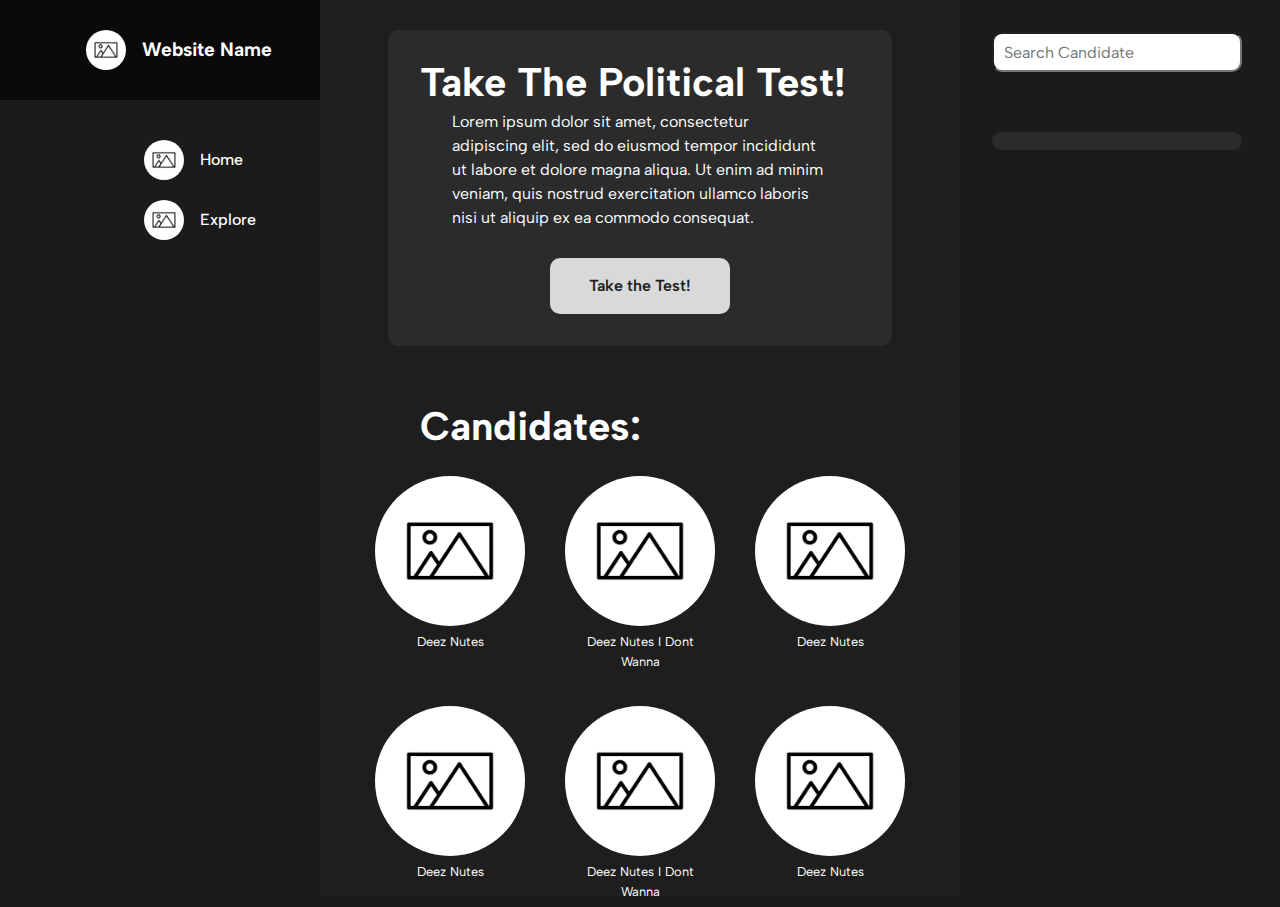
==== index.html @ 10d593b1 "Reset Git" ====
<!DOCTYPE html>
<html lang="en">
<head>
    <meta charset="UTF-8">
    <meta name="viewport" content="width=device-width, initial-scale=1.0">
    <link rel="stylesheet" href="social-media-basic-home-page-stylesheet.css">
    <title>Home Page</title>
</head>

<body>
    <aside id="main-navigation-section">
        <figure id="logo">
            <img src="images/placeholder-image.jpg">
            <h5>Website Name</h5> 
        </figure>
        <nav id="services">
            <a href="social-media-basic-home-page.html"><img src="images/placeholder-image.jpg">Home</a>
            <a href="social-media-basic-explore-page.html"><img src="images/placeholder-image.jpg">Explore</a>
        </nav>    
    </aside>
    <aside id="other-content-section">
        <form>
            <input id="search-bar" type="input" placeholder="Search Candidate">
            <ul id="results"></ul>
        </form>
    </aside>
    <section id="main-content-section">
        <section id="take-quiz" class="content content-background">
            <h2>Take The Political Test!</h2>
            <p>Lorem ipsum dolor sit amet, consectetur adipiscing elit, sed do eiusmod tempor incididunt ut labore et dolore magna aliqua. Ut enim ad minim veniam, quis nostrud exercitation ullamco laboris nisi ut aliquip ex ea commodo consequat. </p>
            <a href="voting-test.html" class="light-button button">Take the Test!</a>
        </section>
        <section id="candidates" class="content">
            <h2>Candidates:</h2>
            <section id="candidate-gallery">  
                <figure>
                    <a href="social-media-basic-candidate-page.html">
                        <img src="images/placeholder-image.jpg">
                    </a>
                    <figcaption>Deez Nutes</figcaption>
                </figure>
                <figure>
                    <a href="social-media-basic-candidate-page.html">
                        <img src="images/placeholder-image.jpg">
                    </a>
                    <figcaption>Deez Nutes I Dont Wanna</figcaption>
                </figure>
                <figure>
                    <a href="social-media-basic-candidate-page.html">
                        <img src="images/placeholder-image.jpg">
                    </a>
                    <figcaption>Deez Nutes</figcaption>
                </figure>
                <figure>
                    <a href="social-media-basic-candidate-page.html">
                        <img src="images/placeholder-image.jpg">
                    </a>
                    <figcaption>Deez Nutes</figcaption>
                </figure>
                <figure>
                    <a href="social-media-basic-candidate-page.html">
                        <img src="images/placeholder-image.jpg">
                    </a>
                    <figcaption>Deez Nutes I Dont Wanna</figcaption>
                </figure>
                <figure>
                    <a href="social-media-basic-candidate-page.html">
                        <img src="images/placeholder-image.jpg">
                    </a>
                    <figcaption>Deez Nutes</figcaption>
                </figure>
            </section>
        </section>
    </section>
</body>
<script src="account-parts//login-scripts.js"></script>
</html>
---- social-media-basic-home-page-stylesheet.css ----
@import url("https://fonts.googleapis.com/css2?family=Albert+Sans:ital,wght@0,100..900;1,100..900&display=swap");

/*
 * CSS Resets
 * This is just to remove default styles of html tags.
 */
 
  /* 1. Use a more-intuitive box-sizing model */
*, *::before, *::after {
    box-sizing: border-box;
  }
  /* 2. Remove default margin */
  * {
    margin: 0;
  }
  body {
    /* 3. Add accessible line-height */
    line-height: 1.5;
    /* 4. Improve text rendering */
    -webkit-font-smoothing: antialiased;
  }
  /* 5. Improve media defaults */
  img, picture, video, canvas, svg{
    display: block;
    max-width: 100%;
  }
  /* 6. Inherit fonts for form controls */
  input, button, textarea, select {
    font: inherit;
  }
  /* 7. Avoid text overflows */
  p, h1, h2, h3, h4, h5, h6 {
    overflow-wrap: break-word;
  }
  /* 8. Improve line wrapping */
  p {
    text-wrap: pretty;
  }
  h1, h2, h3, h4, h5, h6 {
    text-wrap: balance;
  }

  ul{
    margin-top: 60px;
    border-radius: 10px;
    background-color: #2B2B2B;
    padding-top: 9px;
    padding-bottom: 9px;
    width: 250px;
  }
  
  li{
    list-style-type: none;
    font-weight: 600;
    line-height: 3em;
  }

/*
 * General Webpage Styles
 * These are styles that will be used by multiple webpages
 */
:root {
  --primary: #1B1B1B;
  --secondary: #D9D9D9; 
  --accent-1: #1E1E1E;
  --accent-2: #2B2B2B;
  --default-light: #FFFFFF;
  --default-dark: #0A0A0A;

  --semi-bold: 500;
  --bold: 600;
  --extra-bold: 700z;
}
body {
  font-family: "Albert Sans", serif;
  background-color: var(--primary);
  color: var(--default-light);
}
img {
  width: 150px;
  height: 150px;
}
a {
  text-decoration: none;
  color: inherit;
}
h2 {
  font-size: 2.5rem;
  line-height: 2.5rem;
}
h3 {
  font-size: 2rem;
}
h4 {
  font-size: 1.5rem;
}
h5 {
  font-size: 1.2rem;
}

.light-button {
  padding: 1em 2em;
  border: none;
  border-radius: 10px;
  background-color: var(--secondary);
  color: var(--accent-1);
  font-weight: var(--bold);
}

/* Start of Content Styling*/
#main-navigation-section {
  position: fixed;
  display: flex;
  flex-direction: column;
  align-items: end;
  z-index: 1;
  width: 25%;
  height: 100vh;
  background-color: var(--primary);

  img {
    width: 40px;
    height: 40px;
    border-radius: 50%;
    margin-right: 1em;
  }  
  
  #logo {
    display: flex;
    justify-content: right;
    align-items: center;
    width: 100%;
    height: 100px;
    padding-right: 3em;
    background-color: var(--default-dark);
  }
  
  #services{
    display: flex;
    flex-direction: column;
    justify-content: start;
    margin-top: 30px;
    
    #user-profile {
      display: flex;
      justify-content: right;
      align-items: center;
      width: 100%;
      padding-right: 4em;
      margin: 10px 0px;

      font-weight: var(--bold);
      * {
        display: flex;
        align-items: center;
      }
    }
    a {
      display: flex;
      align-items: center;
      font-weight: var(--semi-bold);
      padding-right: 4em;
      margin: 10px 0px;

    }

    img {
      width: 40px;
      height: 40px;
    }
  }
}

#main-content-section {
  display: flex;
  flex-direction: column;
  width: 100%;
  padding: 0% 25%;
  background-color: var(--accent-1);
  
  .content {
    margin: 30px 100px;
    p, figcaption{
      padding: 0.5em 2em;
    }
    .button {
      display: block;
      text-align: center;
      margin: 20px auto 0px;
      width: 180px;
    }
  } 
  .content-background {
    margin: 30px calc(100px - 2em) ;
    padding: 2em;
    border-radius: 10px;
    background-color: var(--accent-2);
  }

  #candidate-gallery {
    display: grid; 
    grid-template-columns: 1fr 1fr 1fr;
    row-gap: 50px;
    column-gap: 30px;
    justify-content: center;
    margin-top: 10px;
  
    img {
      width: 150px;
      height: 150px;
      border-radius: 50%;
    }
  
    figure {
      display: flex;
      flex-direction: column;
      align-items: center;
      width: 160px;
      height: 160px;
      margin-top: 20px;
      text-align: center; 
      font-weight: var(--extra-bold);
    }
    
    figcaption {
      font-size: 0.8em;
    }
  }

  #candidate-header {
    display: flex;
    justify-content: left;
    padding: 2em 3em;
    border-radius: 20px;
    margin: 50px;
    background-color: #2B2B2B;
    img {
      width: 200px;
      height: 200px;
      margin-right: 50px;
      border-radius: 50%;
    }
    #candidate-header-information {
      div {
        display: grid;
        grid-template-columns: 3fr 1fr;
        align-items: center;
      }
      .light-button {
        display: flex;
        justify-content: center;
        align-items: center;
        width: 100px;
        height: 40px;
        margin-left: 20px;
      }
    }    
  }  
}        


#other-content-section {
  position: fixed;
  right: 0;
  top: 0;
  width: 25%;
  height: 100vh;
  padding: 2em;
  background-color: var(--primary);
  input {
    width: 250px;
    height: 40px;
    padding: 10px;
    border-radius: 10px;
  }
}


@media screen and (max-width: 1224px) {
  #main-navigation-section {
    position: static;
    flex-direction: row;
    justify-content: space-between;
    align-items: center;
    width: 100%;
    height: auto;
    padding: 0em 10em;
    background-color: var(--default-dark);

    #logo {
      justify-content: left;
    }

    #services {
      flex-direction: row;
      align-items: center;
      margin-top: 0;
      a {
        margin: 0px 5%;
      }
    }
  }

  #other-content-section {
    position: static;
    height: auto;
    width: auto;
    margin: auto;
    form {
      display: block;
      margin-left: 30%;
      input {
        width: clamp(300px, 60%, 50ch);
      }
      ul {
        margin-top: 30px;
        margin-left: 9.5%;
      }
    }
  }

  #main-content-section {
    width: 80%;
    min-height: 100vh;
    margin: auto;
    padding: 0% 10%;
  }
}

@media screen and (max-width: 764px) {
   #main-navigation-section {
    padding: 0em 2em;
    #logo {
      width: 200px;
    }
    #services {
      img {
        display: none;
      }
      a {
        justify-content: center;
        padding: 0px;
        margin: 0px 20px;
      }
    }
  }

  #main-content-section {
    width: 100%;
    text-align: center;
    .content {
      margin: 30px 0px;
      h2 {
        font-size: 1.8rem;
      }
    }
    #candidate-gallery {
      grid-template-columns: 1fr;
      row-gap: 50px;
      column-gap: 10px;
      justify-items: center;
      img {
        width: 200px;
        height: 200px;
        border-radius: 50%;
      }
      figure {
        width: 200px;
        height: 200px;
        margin-bottom: 30px;
      }
      figcaption {
        font-size: 1.1rem;
      }
    }
  }
}
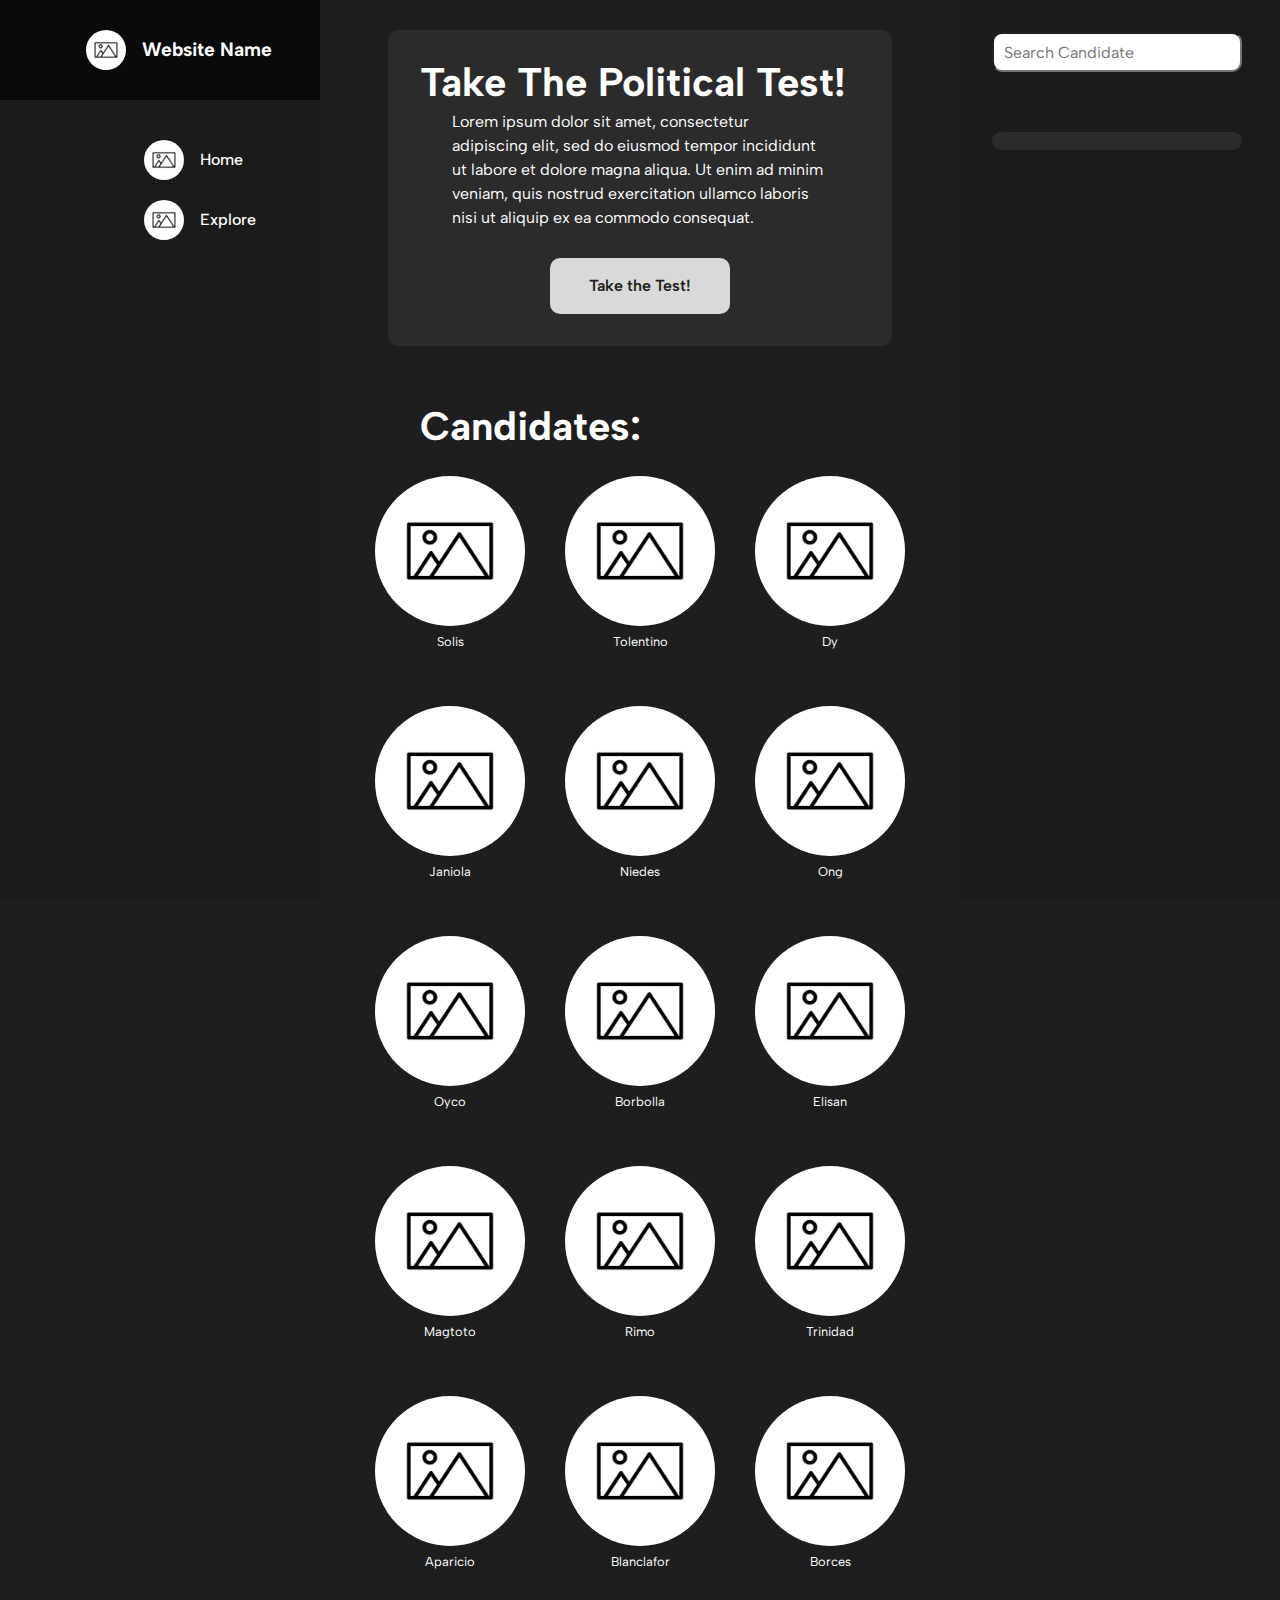
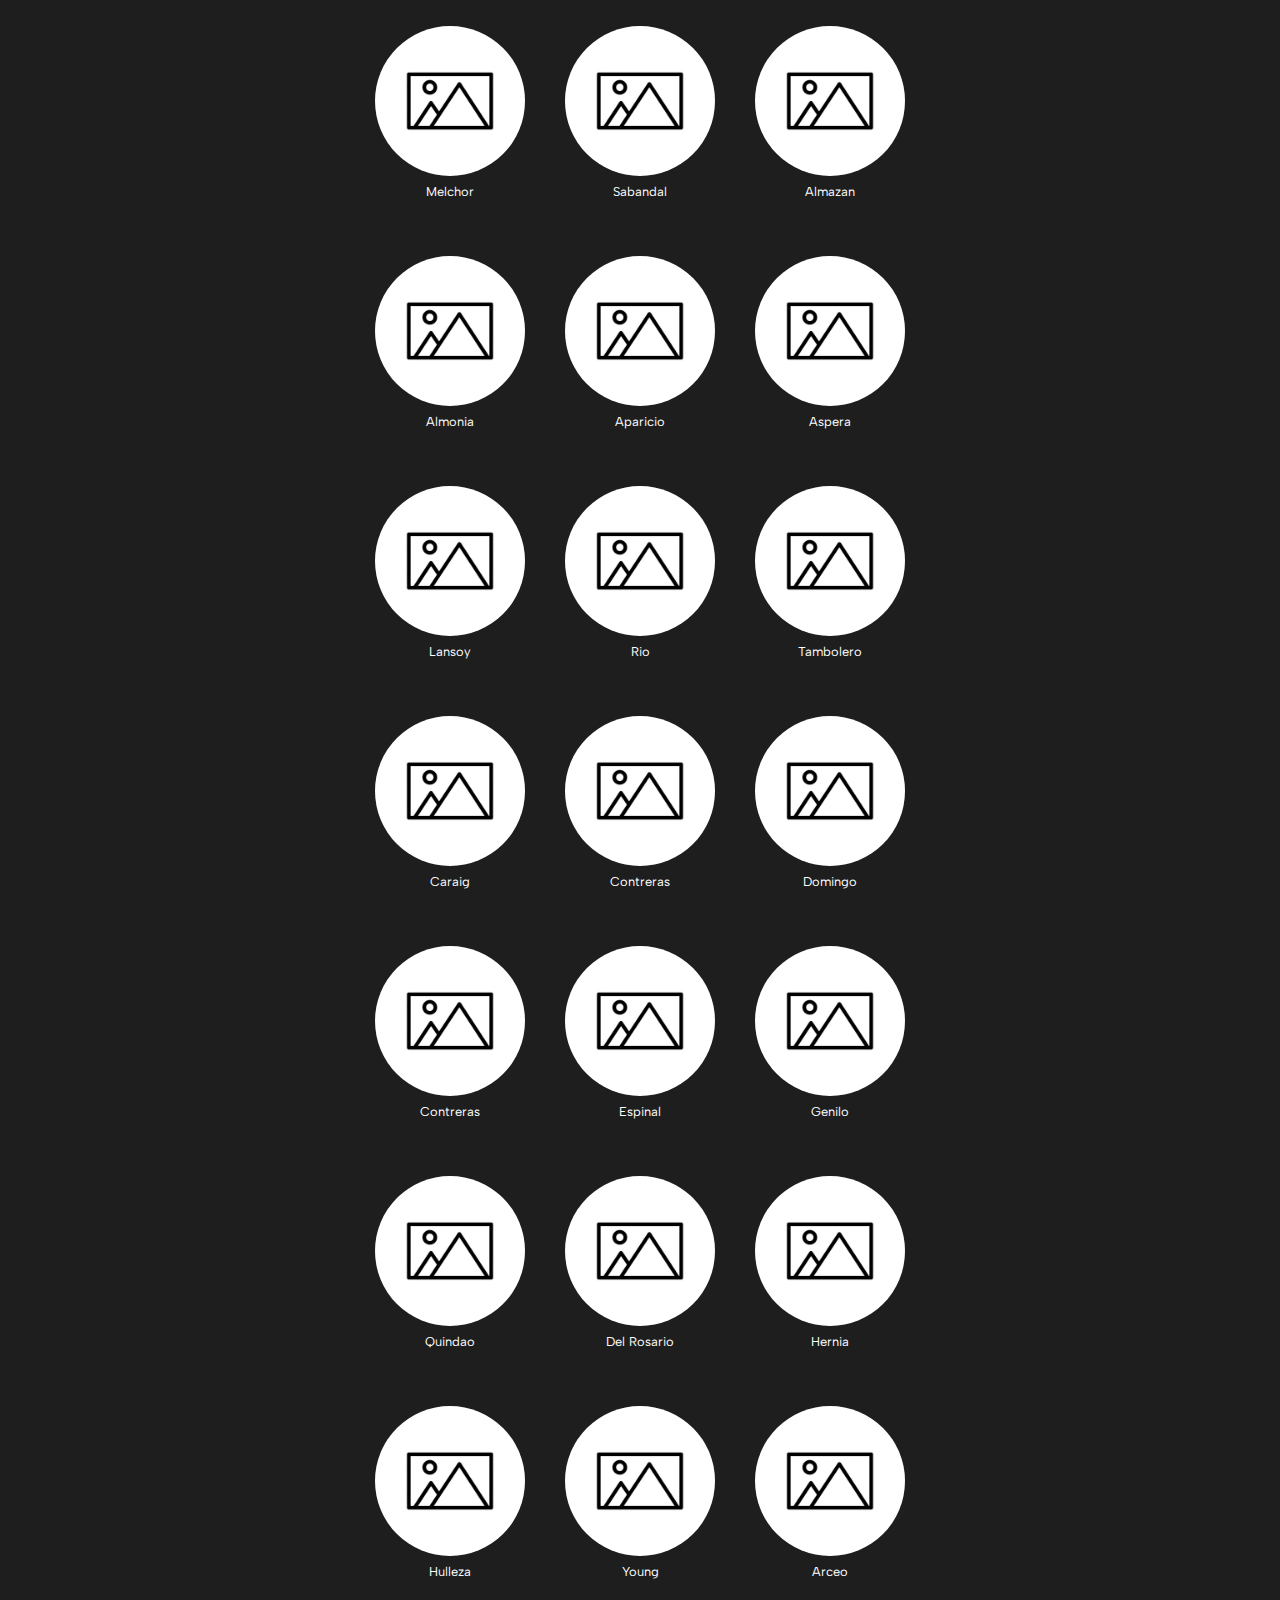
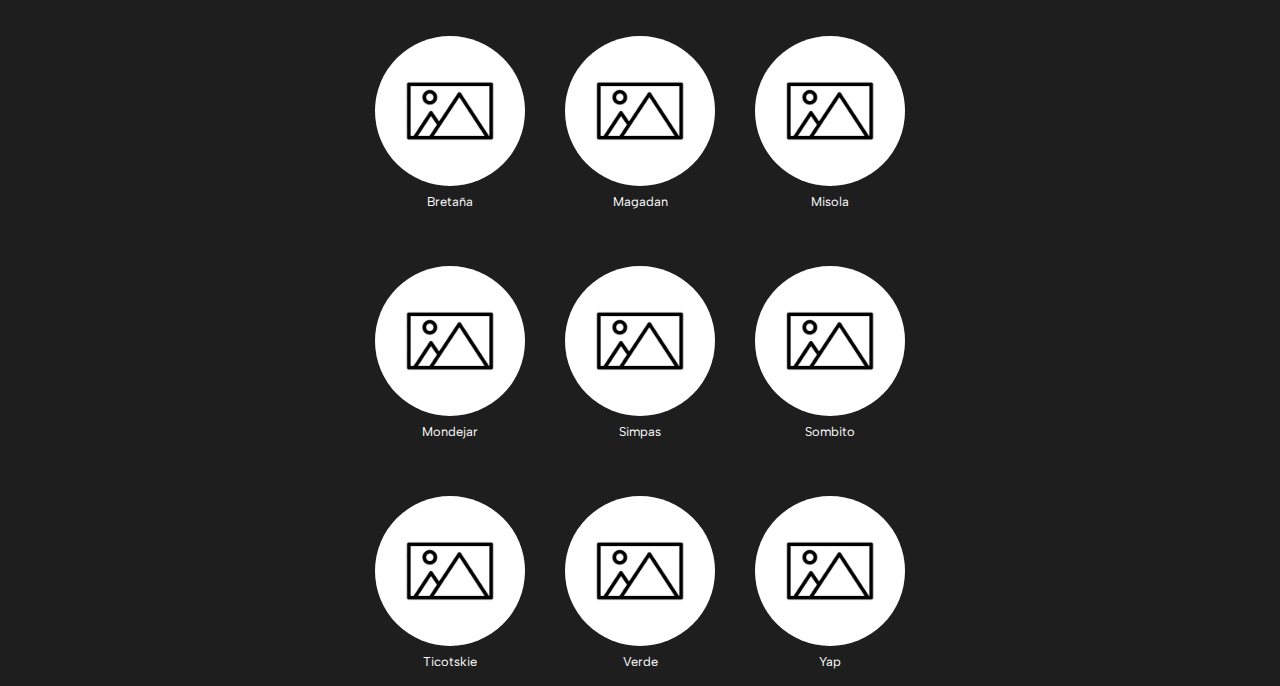
==== commit d4b451e4: "fixed minor issues" ====
--- a/index.html
+++ b/index.html
@@ -14,7 +14,7 @@
             <h5>Website Name</h5> 
         </figure>
         <nav id="services">
-            <a href="social-media-basic-home-page.html"><img src="images/placeholder-image.jpg">Home</a>
+            <a href="index.html"><img src="images/placeholder-image.jpg">Home</a>
             <a href="social-media-basic-explore-page.html"><img src="images/placeholder-image.jpg">Explore</a>
         </nav>    
     </aside>
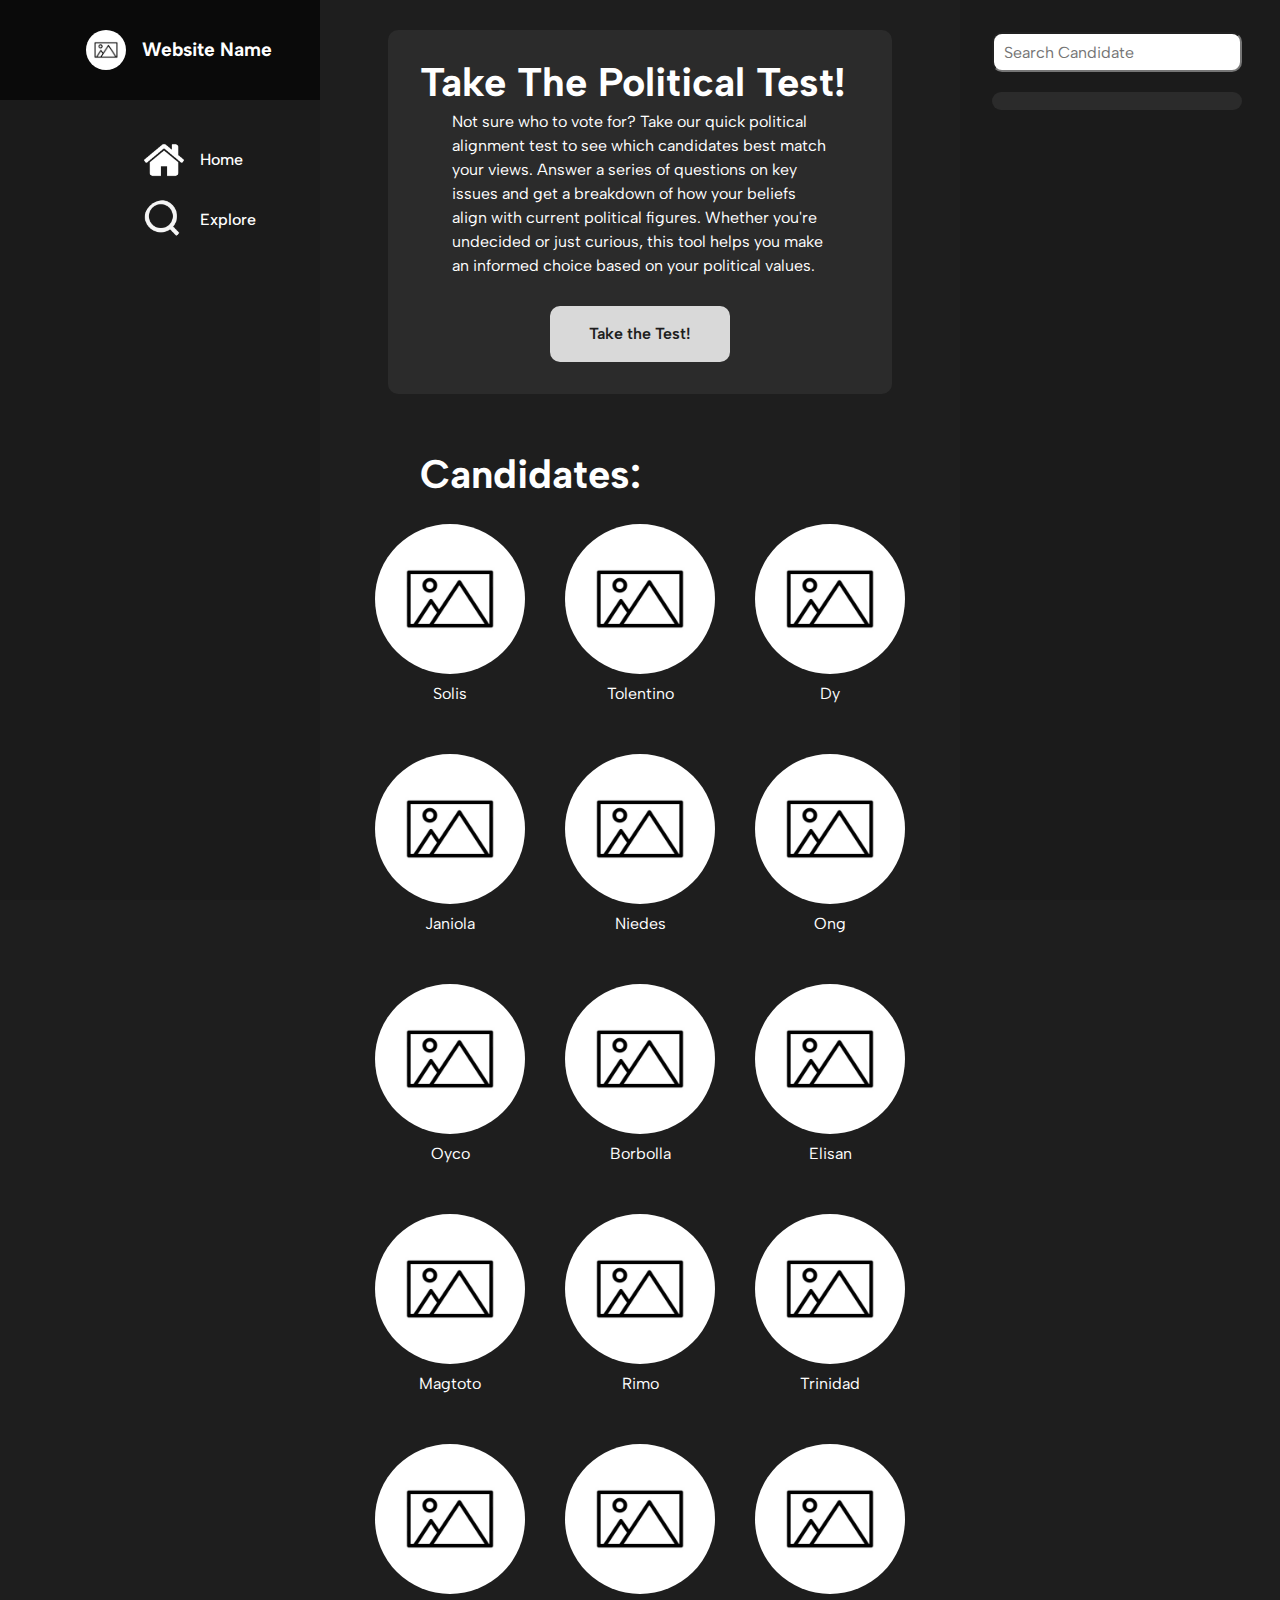
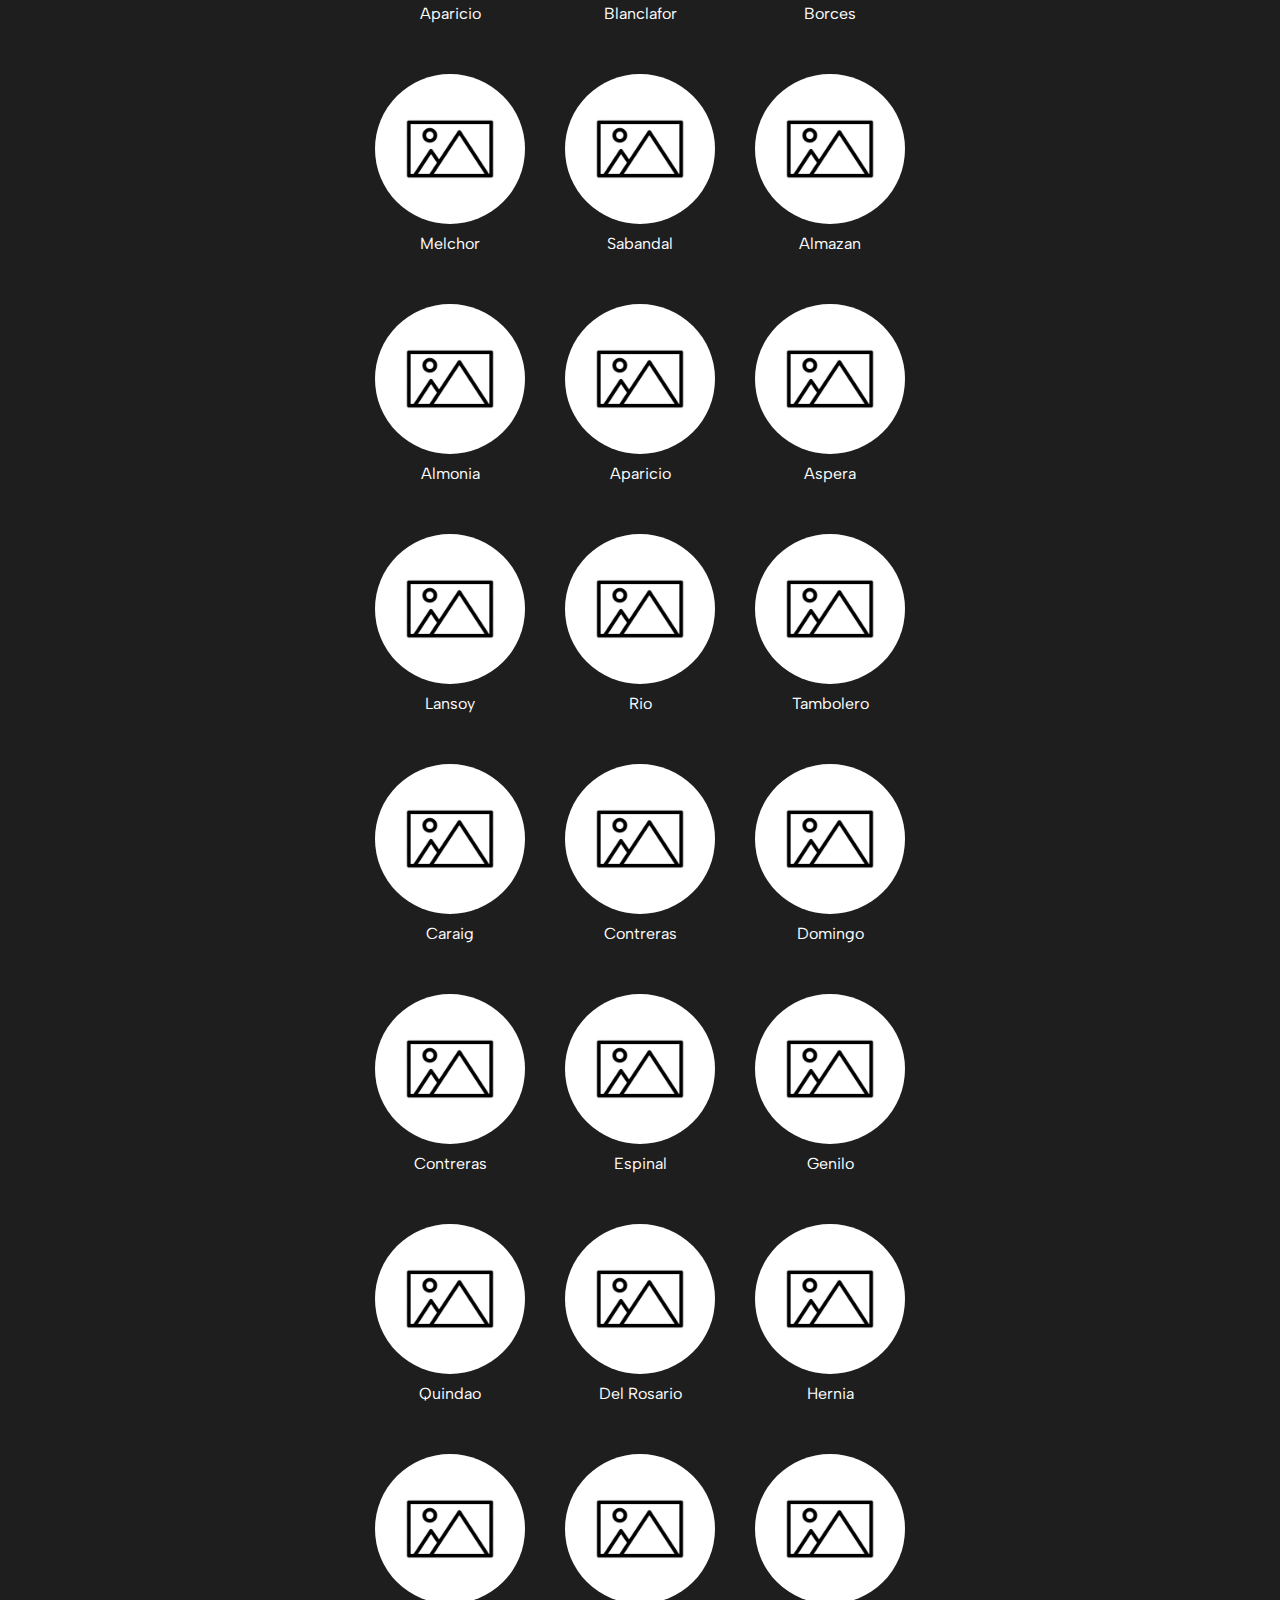
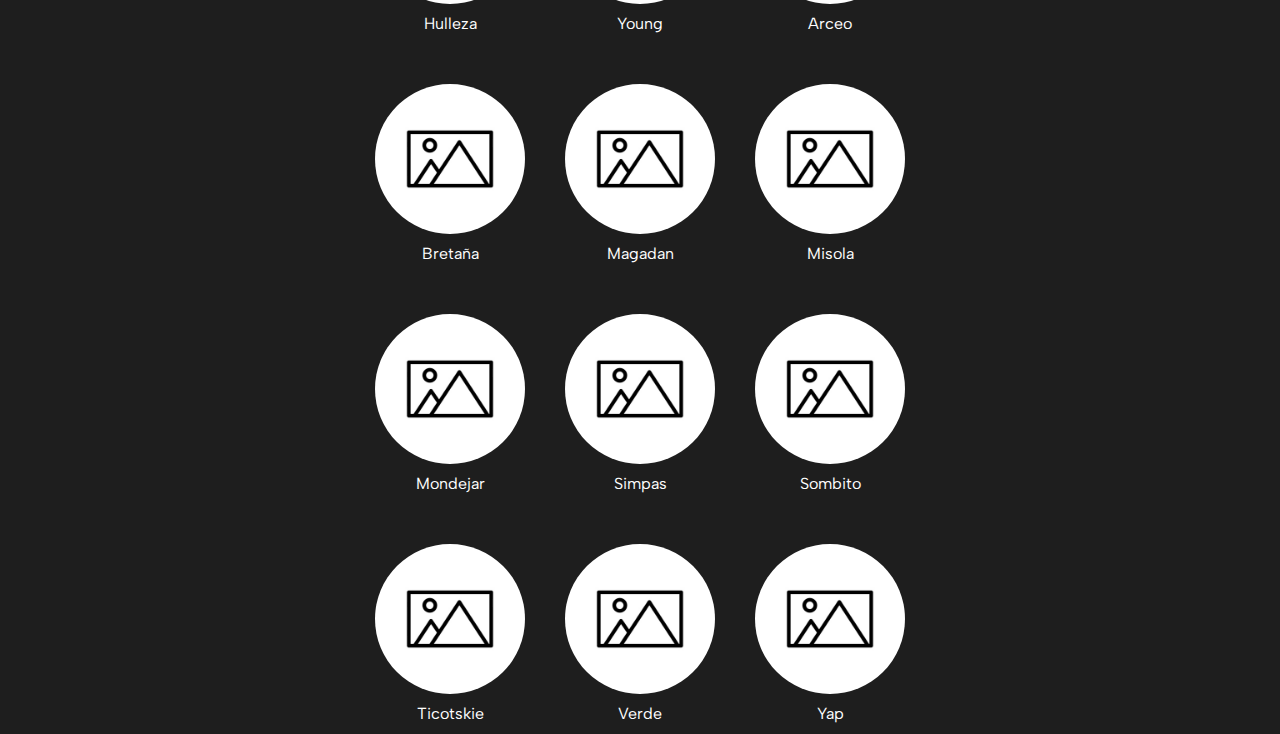
==== commit 97b129ce: "Added content" ====
--- a/index.html
+++ b/index.html
@@ -14,8 +14,8 @@
             <h5>Website Name</h5> 
         </figure>
         <nav id="services">
-            <a href="index.html"><img src="images/placeholder-image.jpg">Home</a>
-            <a href="social-media-basic-explore-page.html"><img src="images/placeholder-image.jpg">Explore</a>
+            <a href="index.html"><img src="images/home.png">Home</a>
+            <a href="social-media-basic-explore-page.html"><img src="images/search.png">Explore</a>
         </nav>    
     </aside>
     <aside id="other-content-section">
@@ -27,7 +27,7 @@
     <section id="main-content-section">
         <section id="take-quiz" class="content content-background">
             <h2>Take The Political Test!</h2>
-            <p>Lorem ipsum dolor sit amet, consectetur adipiscing elit, sed do eiusmod tempor incididunt ut labore et dolore magna aliqua. Ut enim ad minim veniam, quis nostrud exercitation ullamco laboris nisi ut aliquip ex ea commodo consequat. </p>
+            <p>Not sure who to vote for? Take our quick political alignment test to see which candidates best match your views. Answer a series of questions on key issues and get a breakdown of how your beliefs align with current political figures. Whether you're undecided or just curious, this tool helps you make an informed choice based on your political values.</p>
             <a href="voting-test.html" class="light-button button">Take the Test!</a>
         </section>
         <section id="candidates" class="content">
--- a/social-media-basic-home-page-stylesheet.css
+++ b/social-media-basic-home-page-stylesheet.css
@@ -38,21 +38,6 @@
   }
   h1, h2, h3, h4, h5, h6 {
     text-wrap: balance;
-  }
-
-  ul{
-    margin-top: 60px;
-    border-radius: 10px;
-    background-color: #2B2B2B;
-    padding-top: 9px;
-    padding-bottom: 9px;
-    width: 250px;
-  }
-  
-  li{
-    list-style-type: none;
-    font-weight: 600;
-    line-height: 3em;
   }
 
 /*
@@ -223,7 +208,7 @@
     }
     
     figcaption {
-      font-size: 0.8em;
+      font-size: 1em;
     }
   }
 
@@ -273,6 +258,22 @@
     padding: 10px;
     border-radius: 10px;
   }
+  
+  ul{
+    margin-top: 20px;
+    border-radius: 10px;
+    background-color: #2B2B2B;
+    padding-top: 9px;
+    padding-bottom: 9px;
+    width: 250px;
+  }
+  
+  li{
+    list-style-type: none;
+    font-weight: 600;
+    line-height: 3em;
+  }
+
 }
 
 
@@ -307,14 +308,14 @@
     width: auto;
     margin: auto;
     form {
-      display: block;
-      margin-left: 30%;
+      display: flex;
+      flex-direction: column;
+      align-items: center;
       input {
         width: clamp(300px, 60%, 50ch);
       }
       ul {
         margin-top: 30px;
-        margin-left: 9.5%;
       }
     }
   }
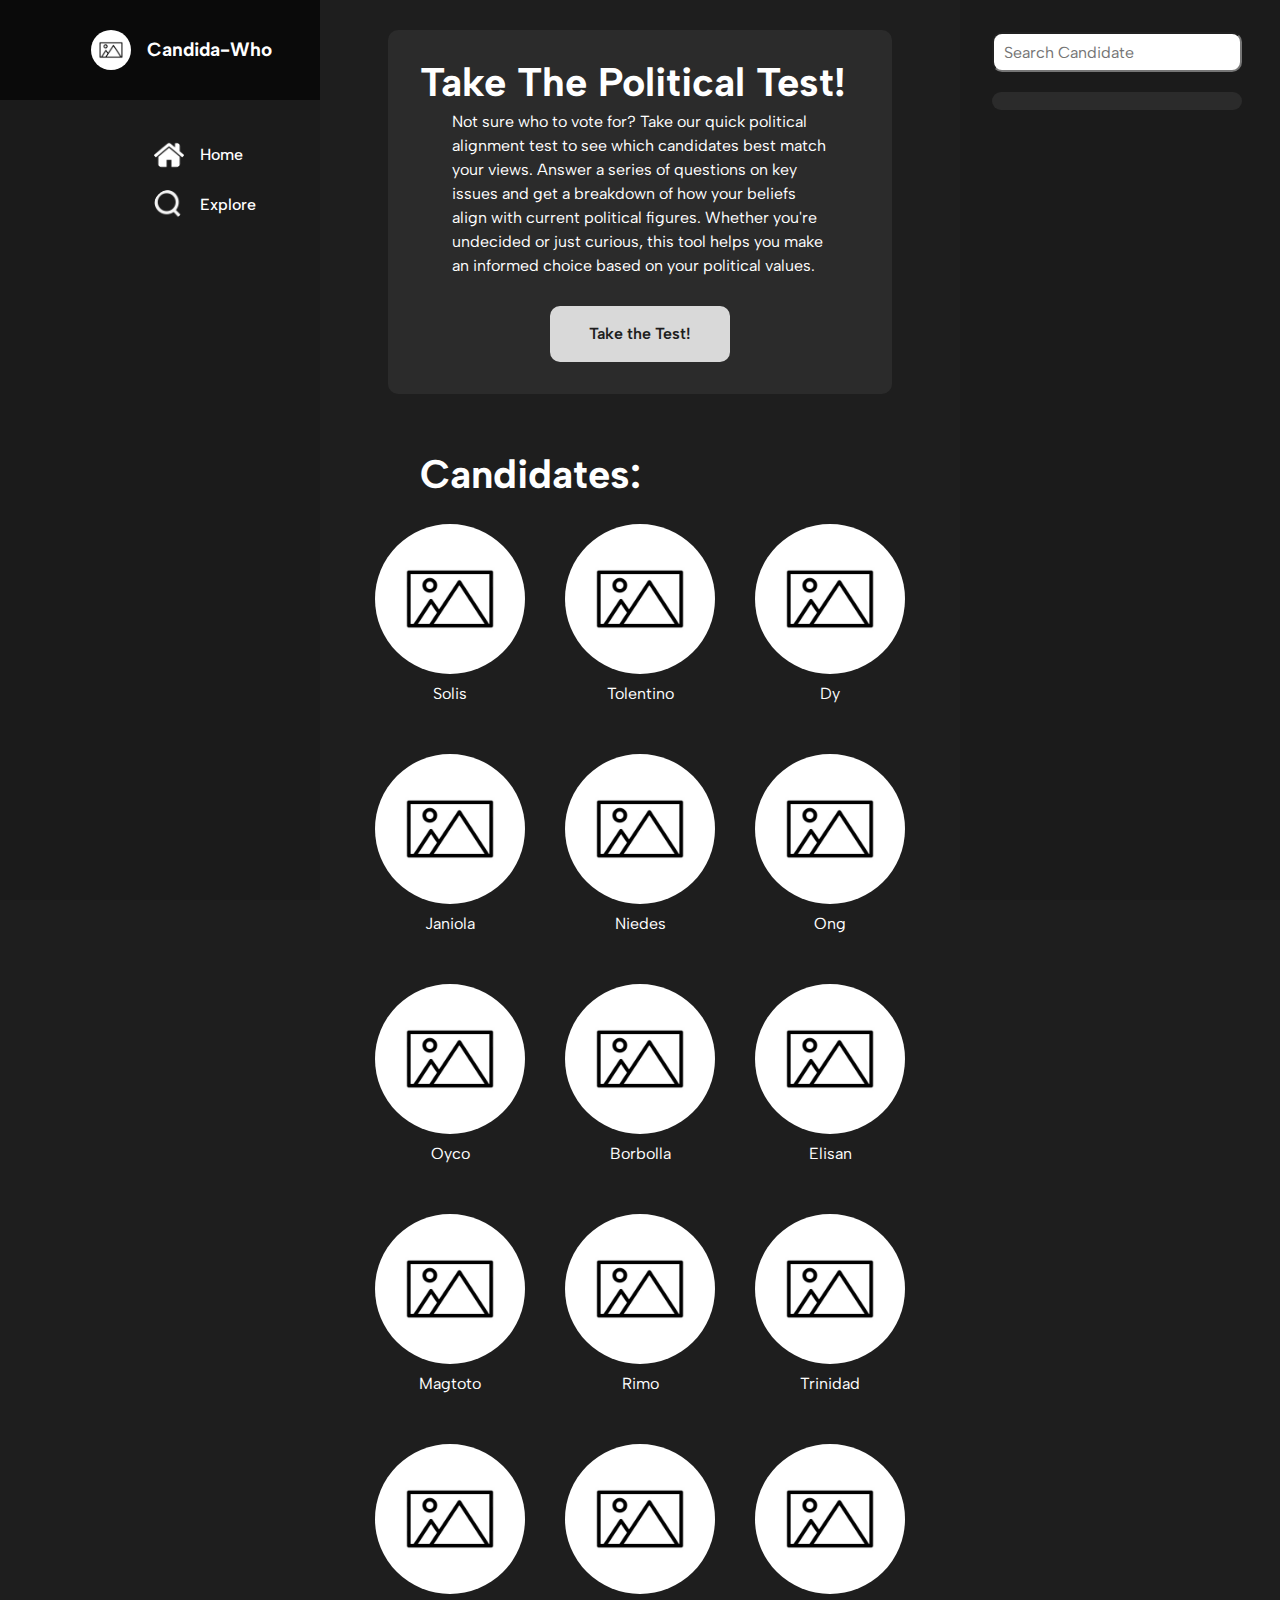
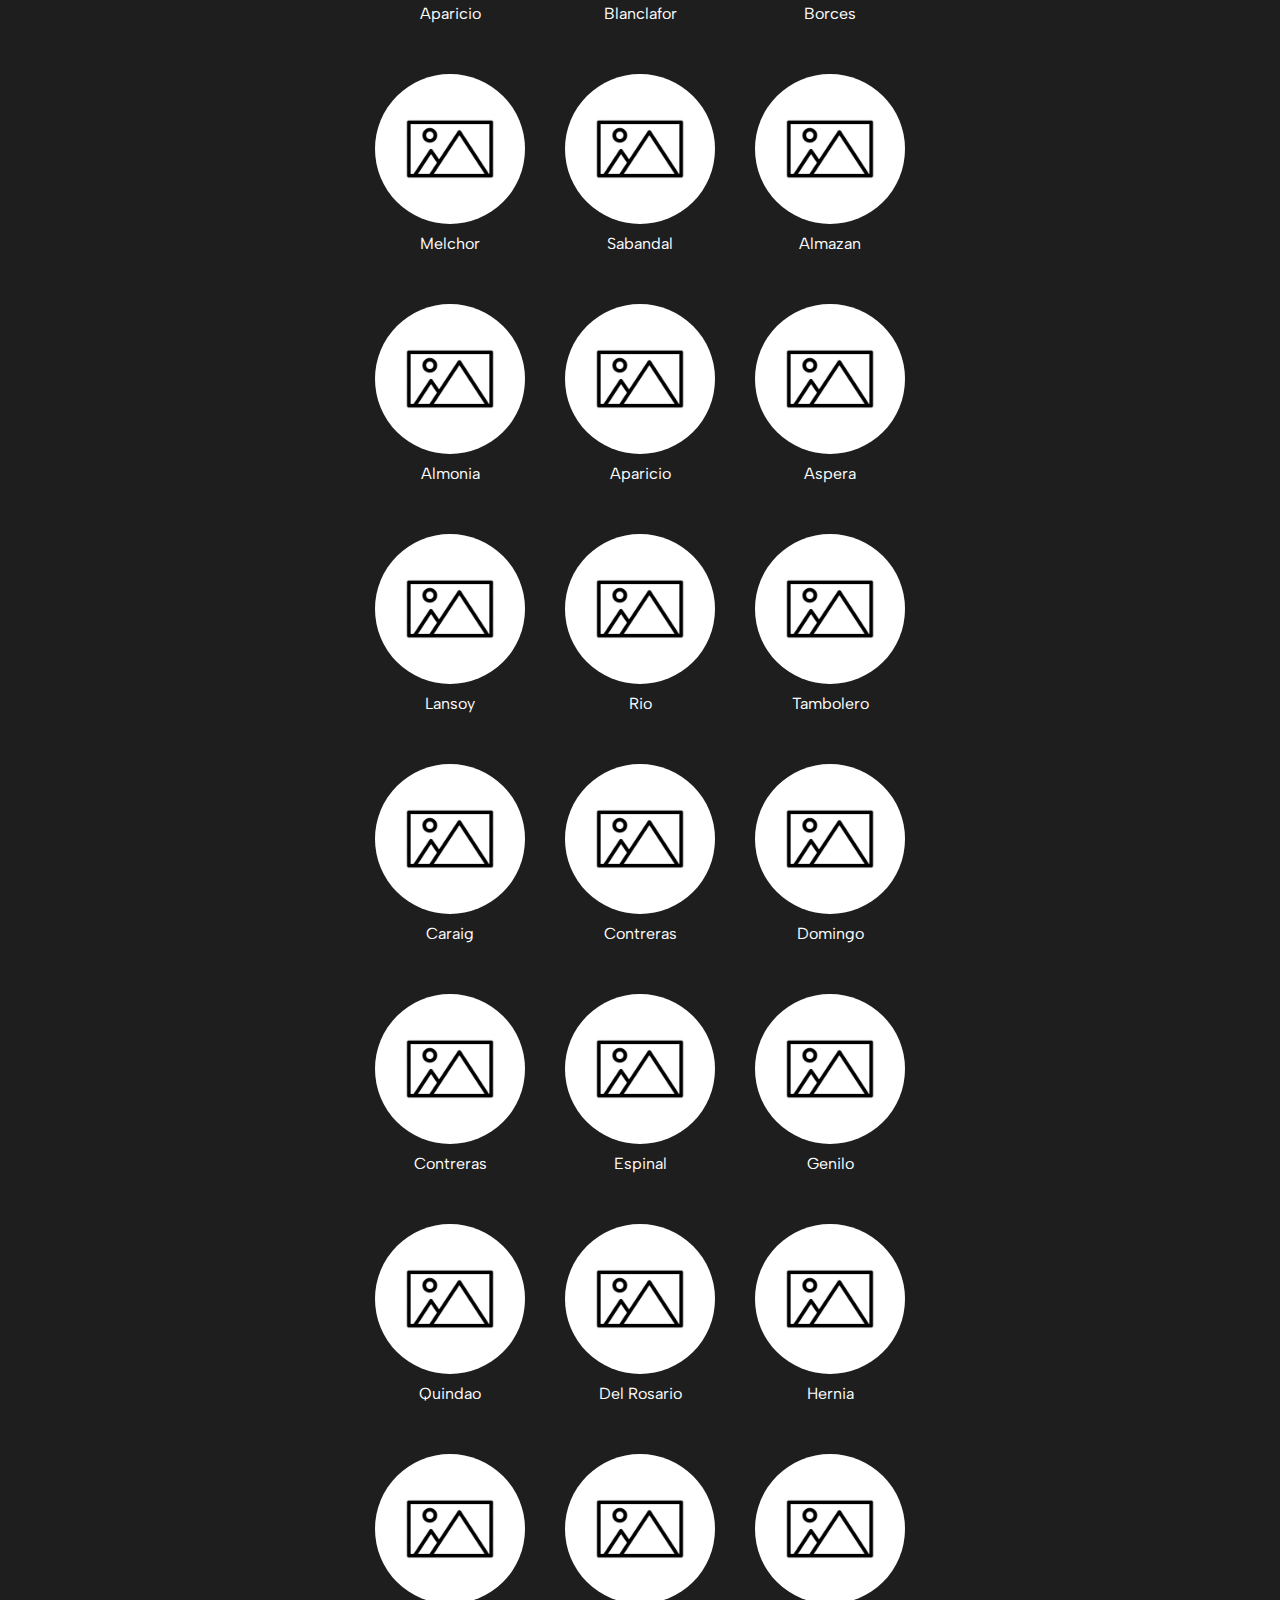
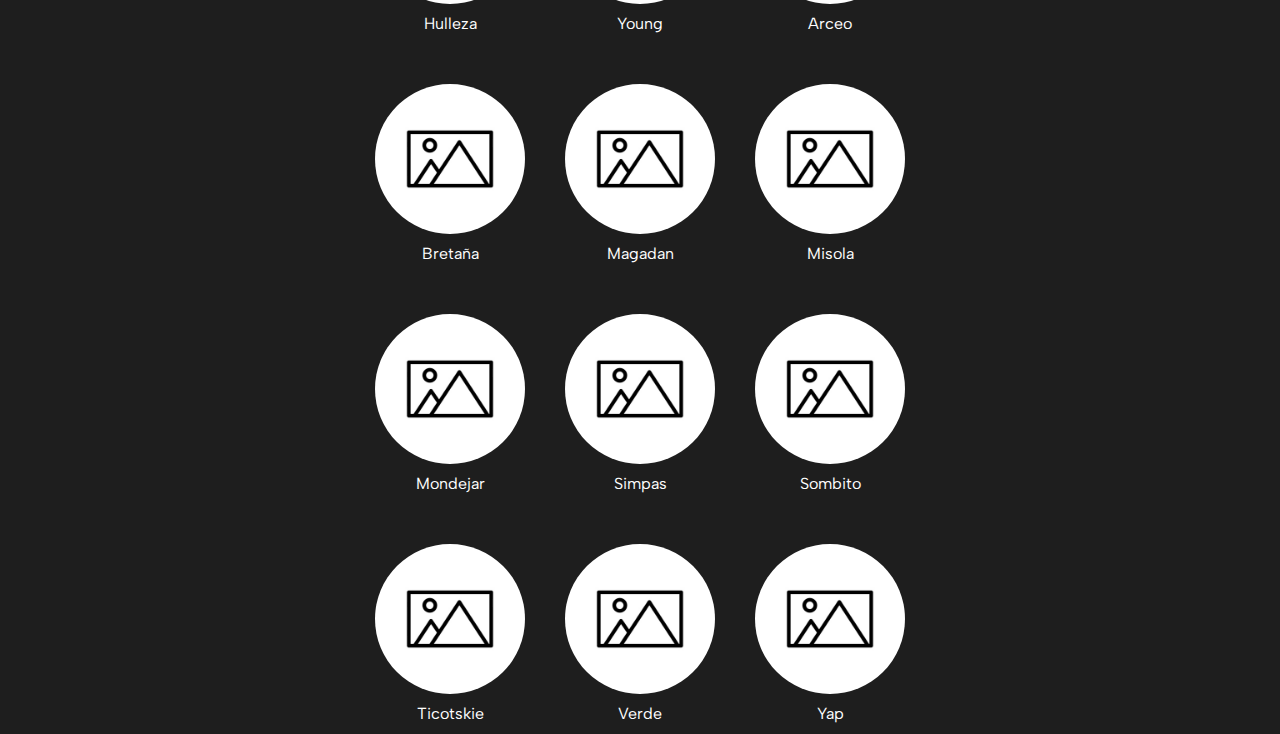
==== commit 2dc4709e: "Added content" ====
--- a/index.html
+++ b/index.html
@@ -11,7 +11,7 @@
     <aside id="main-navigation-section">
         <figure id="logo">
             <img src="images/placeholder-image.jpg">
-            <h5>Website Name</h5> 
+            <h5>Candida-Who</h5> 
         </figure>
         <nav id="services">
             <a href="index.html"><img src="images/home.png">Home</a>
--- a/social-media-basic-home-page-stylesheet.css
+++ b/social-media-basic-home-page-stylesheet.css
@@ -150,8 +150,8 @@
     }
 
     img {
-      width: 40px;
-      height: 40px;
+      width: 30px;
+      height: 30px;
     }
   }
 }
